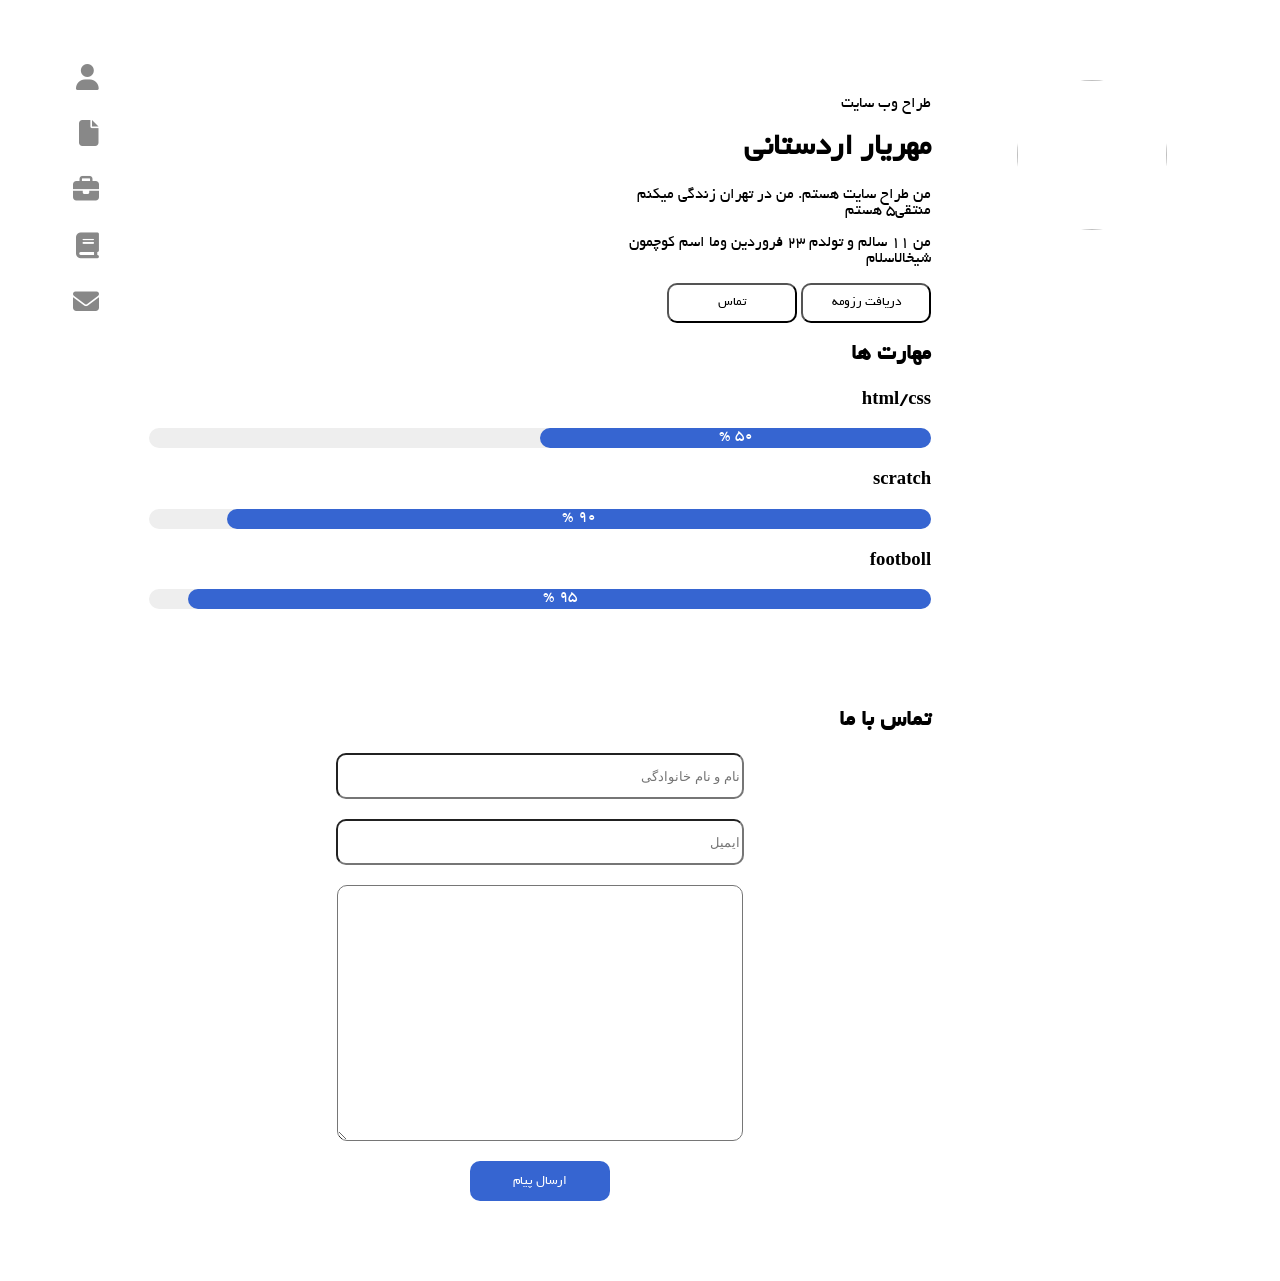
==== index.html @ 6e344ea7 "Rename mahi.html to index.html" ====
<!DOCTYPE html>
<html lang="en">

<head>
    <meta charset="UTF-8">
    <meta name="viewport" content="width=device-width, initial-scale=1.0">
    <title>mehryar ardastani</title>
    <link rel="stylesheet" href="mahi.css">
    <link rel="stylesheet" href="https://cdnjs.cloudflare.com/ajax/libs/font-awesome/6.5.2/css/all.min.css">
</head>

<body>
    <header>
        <div class="profile">
            <img src="imges/من.jfif" alt="">
            <h2>مهریار اردستانی</h2>
            <p>طراح وب سایت</p>
            <p>09361230669</p>
            <p>mehryar.ardastani.@gmail.cam</p>
        </div>
        <div class="info">
            <div class="about">
                <div class="me">
                    <p>طراح وب سایت</p>
                    <h1>مهریار اردستانی</h1>
                    <p>من طراح سایت هستم. من در تهران زندگی میکنم منتقی5 هستم</p>
                    <p>من 11 سالم و تولدم 23 فروردین وما اسم کوچمون شیخالاسلام</p>
                    <div>
                        <button>دریافت رزومه</button>
                        <button>تماس</button>
                    </div>
                </div>
                <img src="imges/من.jfif" alt="">
            </div>
            <div class="skills">
                <h2>مهارت ها</h2>
                <div>
                    <h3>html/css</h3>
                    <div class="box1">
                        <div class="box2" style="width: 50%;">50 %</div>
                    </div>
                </div>
                <div>
                    <h3>scratch</h3>
                    <div class="box1">
                        <div class="box2" style="width: 90%;">90 %</div>
                    </div>
                </div>
                <div>
                    <h3>footboll</h3>
                    <div class="box1">
                        <div class="box2" style="width: 95%;">95 %</div>
                    </div>
                </div>
            </div>
            <!-- تماس با ما -->
            <div class="tamas">
                <h2>
                    تماس با ما
                </h2>
                <form action="">
                    <input type="text" placeholder="نام و نام خانوادگی">
                    <input type="email" placeholder="ایمیل">
                    <textarea name="" id=""></textarea>
                    <button type="button">ارسال پیام</button>
                </form>
            </div>
        </div>
        <div class="menu">
            <i class="fa-solid fa-user"></i>
            <i class="fa-solid fa-file"></i>
            <i class="fa-solid fa-briefcase"></i>
            <i class="fa-solid fa-book"></i>
            <i class="fa-solid fa-envelope"></i>
        </div>
    </header>
</body>

</html>
---- mahi.css ----
@font-face {
    font-family: "yekan";
    src: url("Yekan.ttf");
}

body {
    background-image: url('imges/bg.jpg');
    direction: rtl;
    font-family: "yekan";
}

header {
    background-color: #ffffff11;
    display: flex;
    margin: 50px;
}

.profile {
    color: #fff;
    padding: 30px;
    text-align: center;
}

.profile img {
    width: 150px;
    height: 150px;
    border-radius: 150px;
}

.info {
    gap: 200px;
    padding: 30px;
    background-color: #fff;
    width: 100%;
}

.about {
    display: flex;
    gap: 200px;
}

.about img {
    width: 300px;
    
}

.info .me button {
    width: 130px;
    height: 40px;
    background-color: #fff;
    font-family: "yekan";
    border-radius: 10px;
}

.info .me button:hover {
    background-color: #3665d1;
    color: #fff;
}

/* menu */
.menu {
    background-color: #fff;
    display: flex;
    flex-direction: column;
    margin-right: 5px;
}

.menu i {
    color: #888;
    font-size: 26px;
    padding: 15px;
}

.menu i:hover {
    color: #3665d1;
}

/* skills */
.skills .box1 {
    height: 20px;
    background-color: #eee;
    border-radius: 20px;
}

.skills .box2 {
    height: 20px;
    background-color: #3665d1;
    border-radius: 20px;
    text-align: center;
    color: #fff;
}

.tamas {
    margin-top: 100px;
}

.tamas form {
    display: flex;
    flex-direction: column;
    align-items: center;
    gap: 20px;
}

form input {
    width: 400px;
    height: 40px;
    border-radius: 10px;
}

textarea {
    width: 400px;
    height: 250px;
    border-radius: 10px;
}

form button {
    width: 140px;
    height: 40px;
    background-color: #3665d1;
    color: #fff;
    font-family: yekan;
    border-radius: 10px;
    border: none;
}
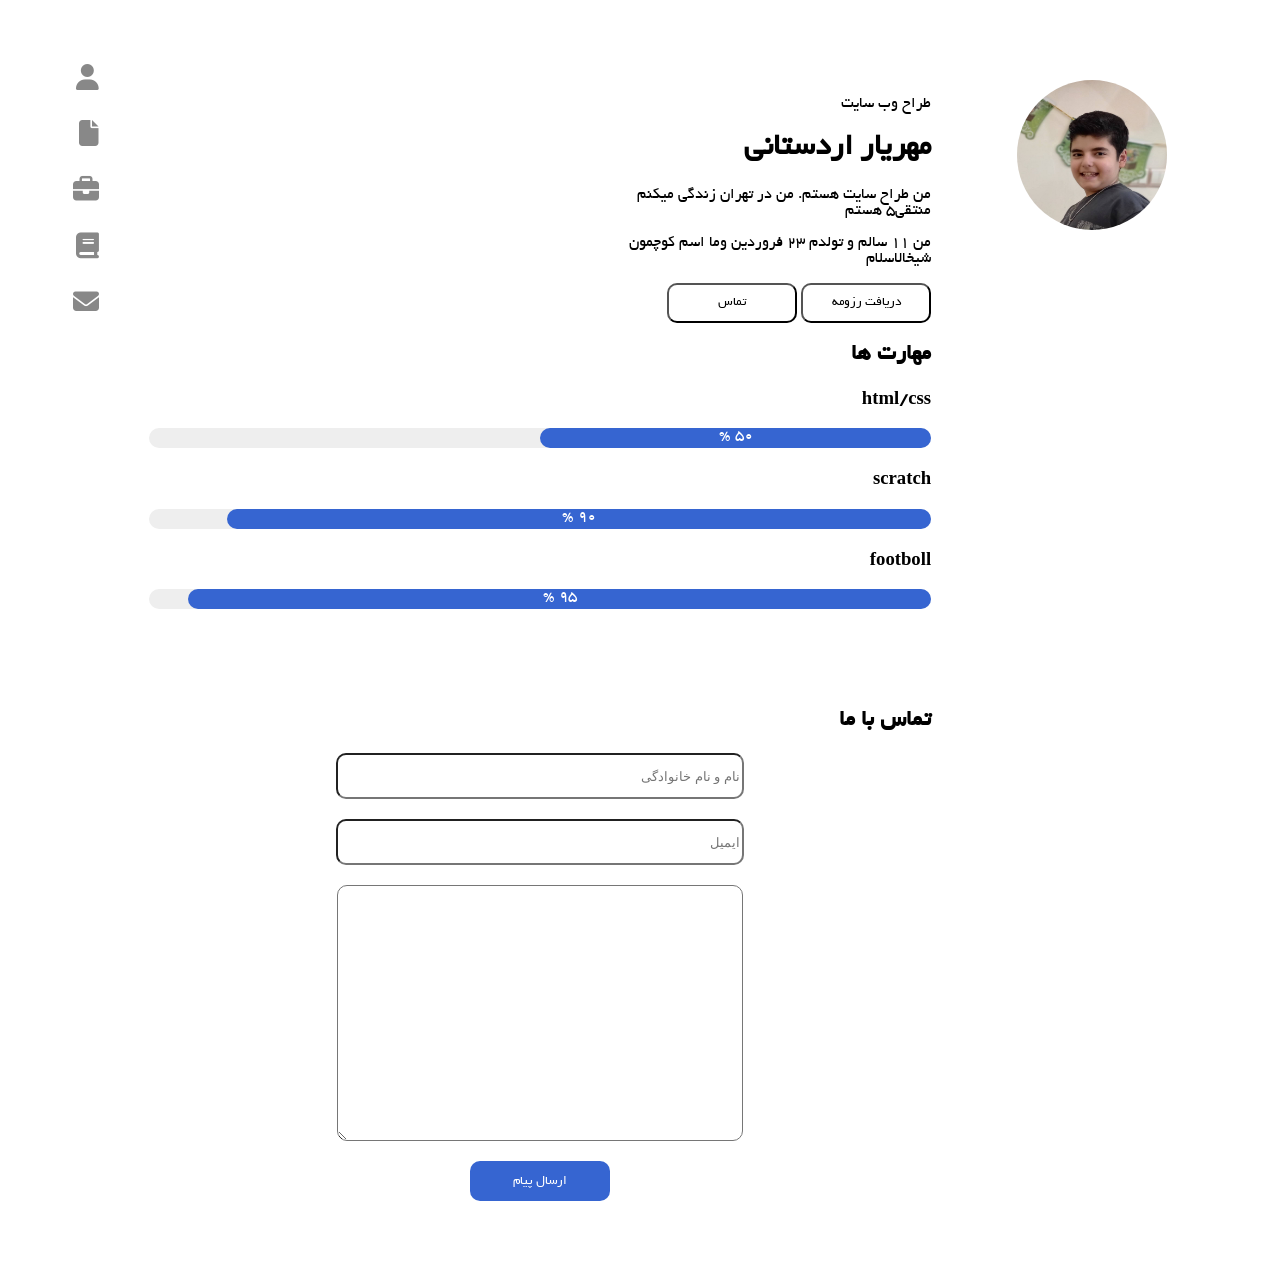
==== commit c4611c55: "Update index.html" ====
--- a/index.html
+++ b/index.html
@@ -12,7 +12,7 @@
 <body>
     <header>
         <div class="profile">
-            <img src="imges/من.jfif" alt="">
+            <img src="من.jfif" alt="">
             <h2>مهریار اردستانی</h2>
             <p>طراح وب سایت</p>
             <p>09361230669</p>
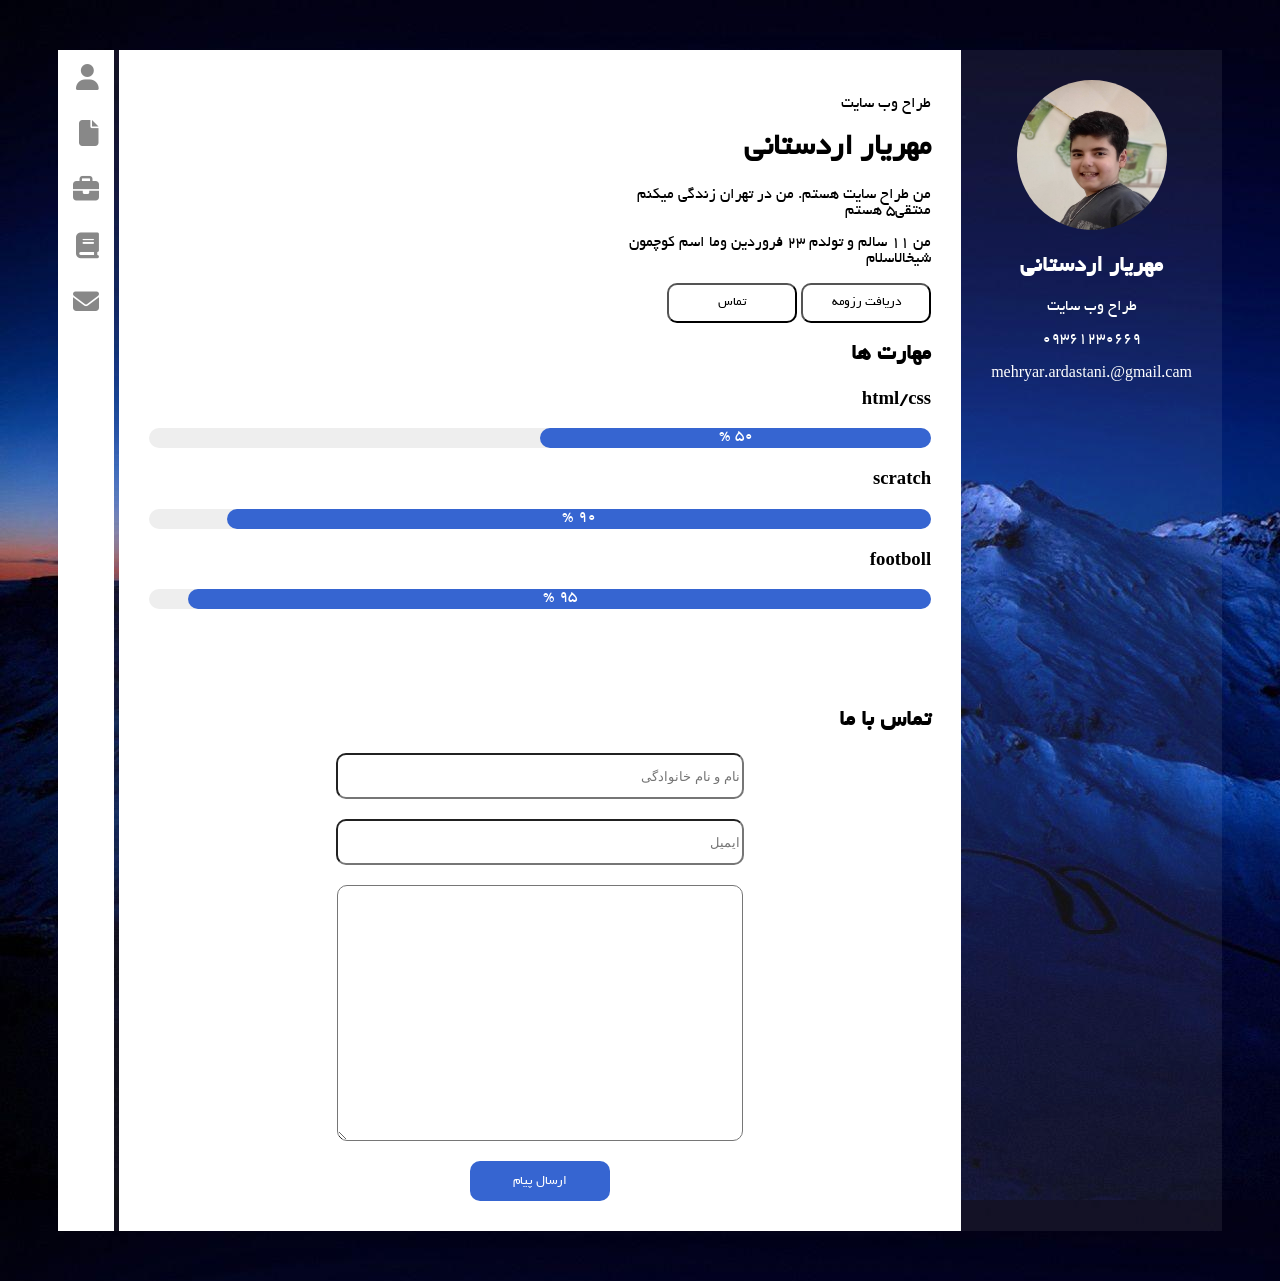
==== commit 951a1891: "Update index.html" ====
--- a/index.html
+++ b/index.html
@@ -1,6 +1,5 @@
 <!DOCTYPE html>
 <html lang="en">
-
 <head>
     <meta charset="UTF-8">
     <meta name="viewport" content="width=device-width, initial-scale=1.0">
--- a/mahi.css
+++ b/mahi.css
@@ -4,7 +4,7 @@
 }
 
 body {
-    background-image: url('imges/bg.jpg');
+    background-image: url('bg.jpg');
     direction: rtl;
     font-family: "yekan";
 }
@@ -121,4 +121,4 @@
     font-family: yekan;
     border-radius: 10px;
     border: none;
-}+}
